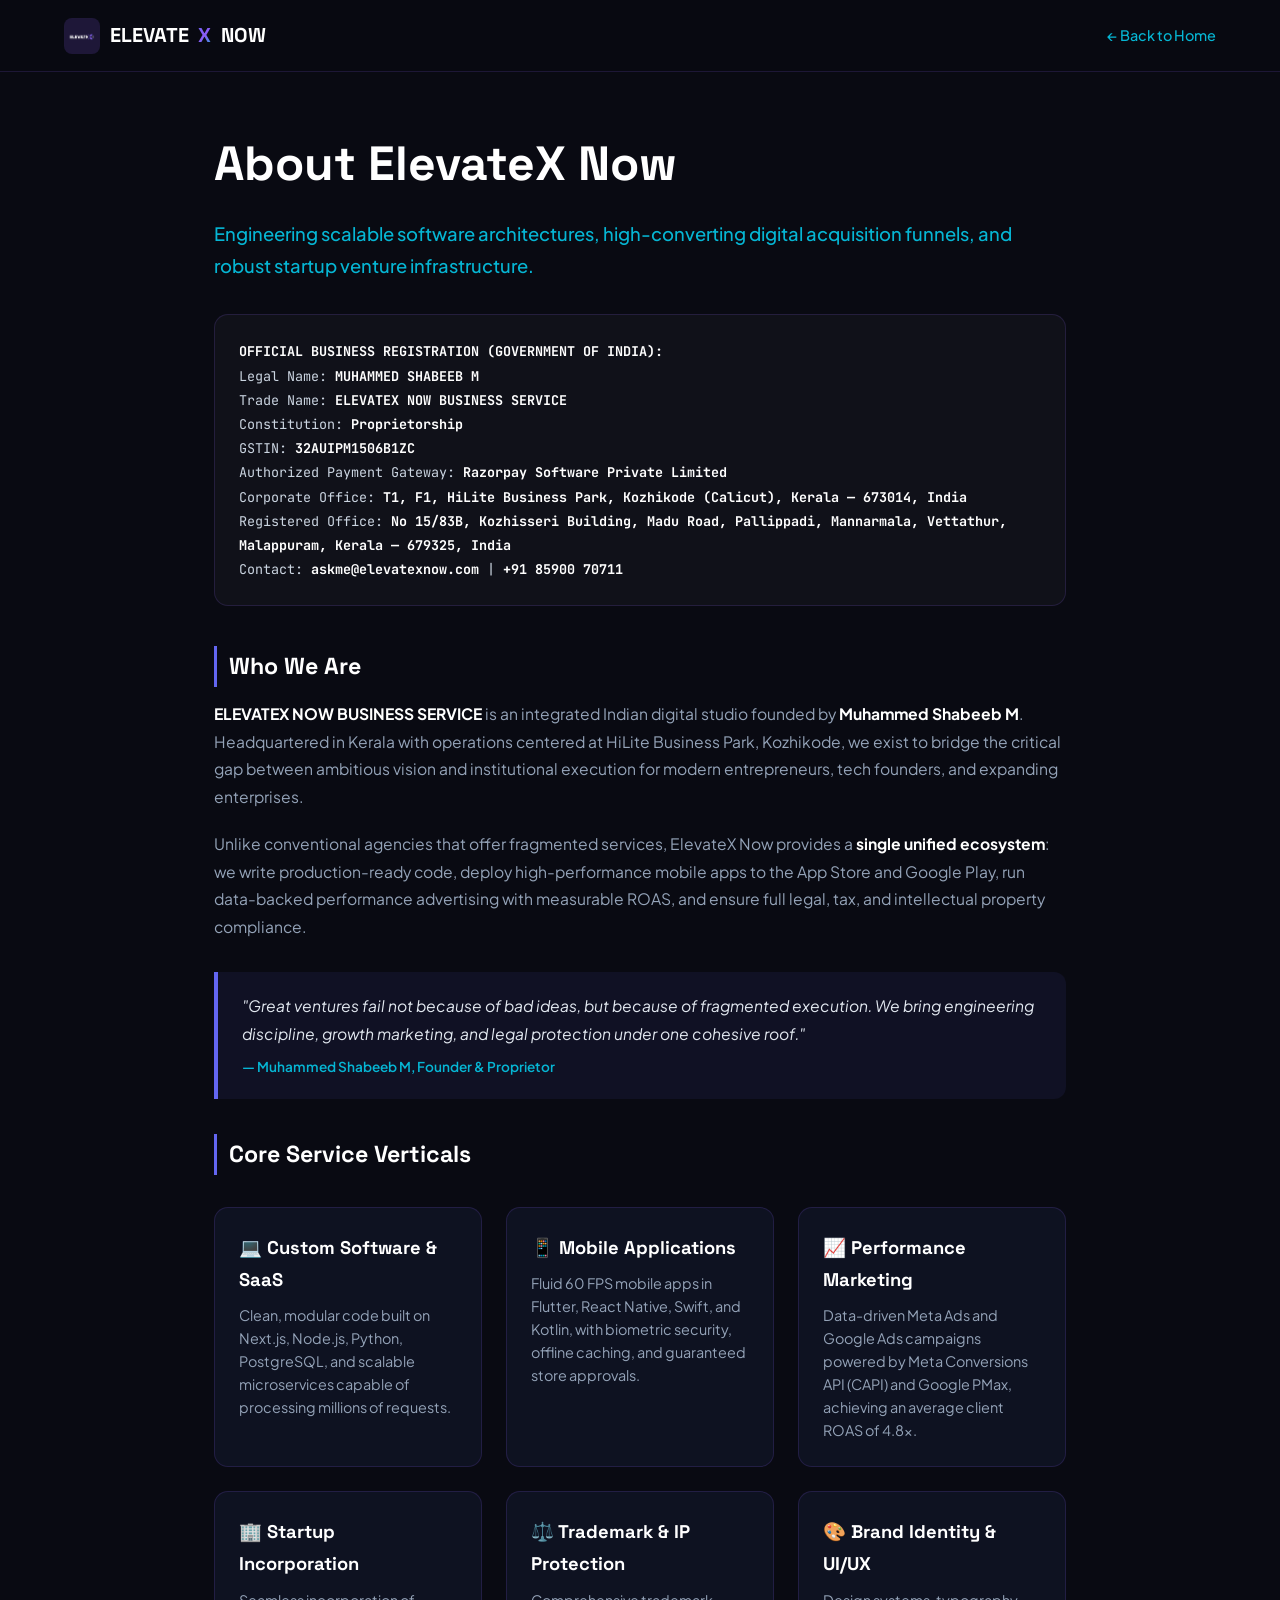
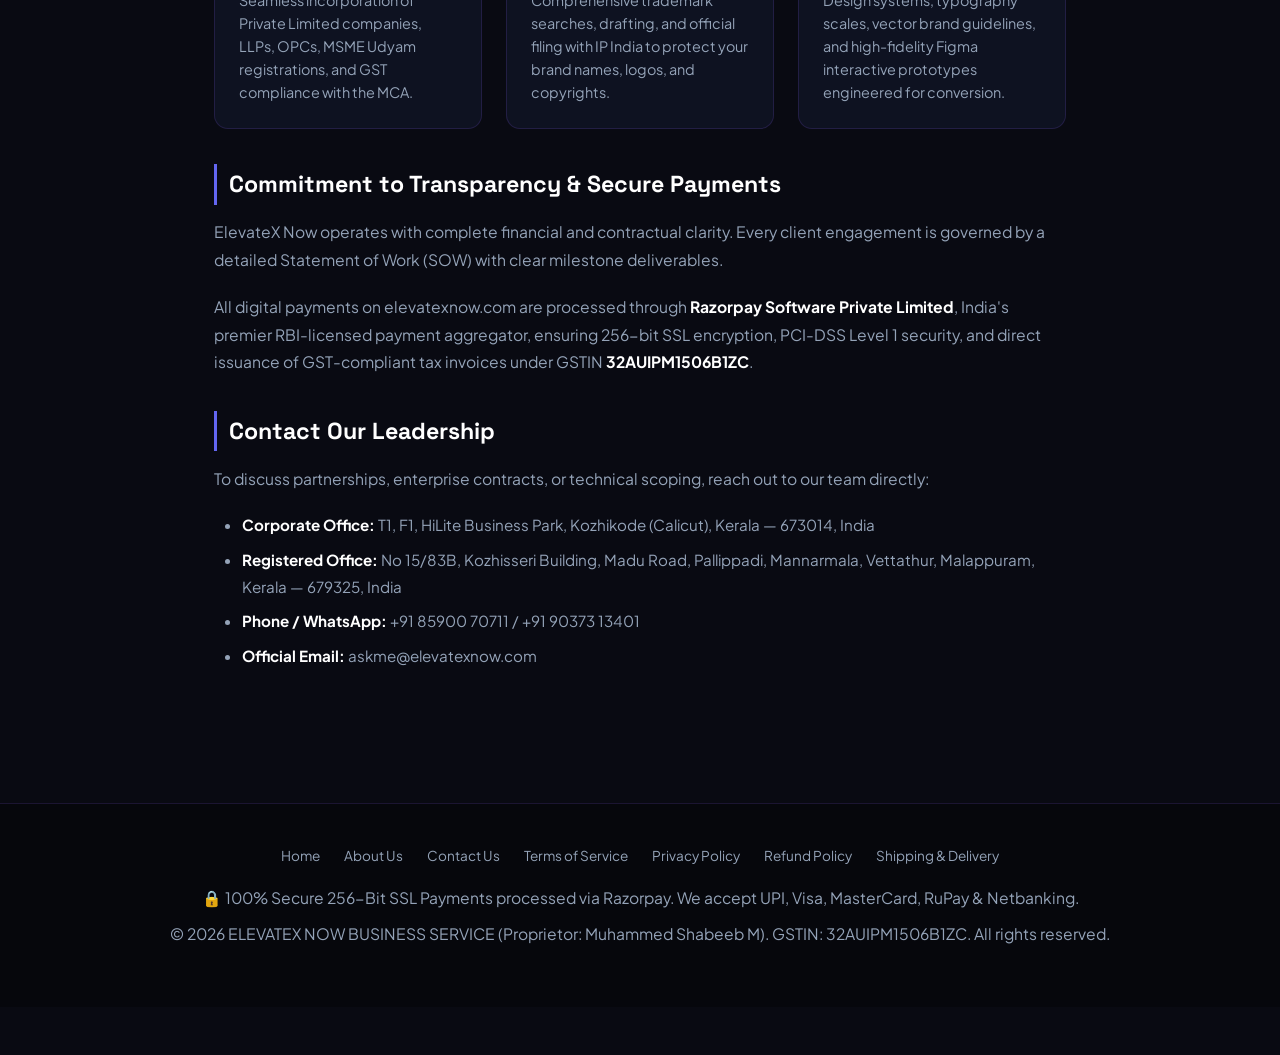
==== about.html @ 1370c374 "feat: complete website redesign with 3D hero, Razorpay compliance, and floating capsule navbar" ====
<!DOCTYPE html>
<html lang="en">
<head>
  <meta charset="UTF-8"/>
  <meta name="viewport" content="width=device-width, initial-scale=1.0"/>
  <title>About Us | ElevateX Now Business Service</title>
  <meta name="description" content="About ElevateX Now Business Service - India's integrated technology, mobile app engineering, performance marketing, and startup solutions studio."/>
  <meta name="robots" content="index, follow"/>
  <link rel="canonical" href="https://elevatexnow.com/about.html"/>
  <link rel="preconnect" href="https://fonts.googleapis.com"/>
  <link rel="preconnect" href="https://fonts.gstatic.com" crossorigin/>
  <link href="https://fonts.googleapis.com/css2?family=Plus+Jakarta+Sans:wght@400;500;600;700&family=Space+Grotesk:wght@600;700&family=JetBrains+Mono:wght@400;600&display=swap" rel="stylesheet"/>
  <style>
    :root {
      --bg: #090a12;
      --bg-surface: #0e111f;
      --bg-card: rgba(18, 22, 41, 0.7);
      --text: #f8fafc;
      --text-muted: #94a3b8;
      --primary: #6366f1;
      --cyan: #06b6d4;
      --emerald: #10b981;
      --border: rgba(139, 92, 246, 0.16);
      --grad-main: linear-gradient(135deg, #6366f1 0%, #8b5cf6 50%, #06b6d4 100%);
    }
    *, *::before, *::after { box-sizing: border-box; margin: 0; padding: 0; }
    body { font-family: 'Plus Jakarta Sans', sans-serif; background: var(--bg); color: var(--text); line-height: 1.75; padding-bottom: 3rem; }
    nav { background: rgba(9, 10, 18, 0.95); backdrop-filter: blur(16px); border-bottom: 1px solid var(--border); padding: 0 5%; height: 72px; display: flex; align-items: center; justify-content: space-between; position: sticky; top: 0; z-index: 100; }
    .logo { font-family: 'Space Grotesk', sans-serif; font-weight: 700; font-size: 1.25rem; color: #fff; text-decoration: none; display: flex; align-items: center; gap: 0.6rem; }
    .logo img { width: 36px; height: 36px; border-radius: 8px; }
    .logo span { background: var(--grad-main); -webkit-background-clip: text; -webkit-text-fill-color: transparent; }
    .nav-link-back { font-size: 0.9rem; color: var(--cyan); text-decoration: none; font-weight: 500; }
    .nav-link-back:hover { text-decoration: underline; }
    main { max-width: 900px; margin: 0 auto; padding: 50px 1.5rem; }
    h1 { font-family: 'Space Grotesk', sans-serif; font-size: clamp(2.2rem, 4.5vw, 3rem); font-weight: 700; color: #fff; margin-bottom: 0.75rem; }
    .hero-lead { font-size: 1.15rem; color: var(--cyan); margin-bottom: 2rem; font-weight: 500; }
    h2 { font-family: 'Space Grotesk', sans-serif; font-size: 1.45rem; color: #fff; margin: 2.2rem 0 0.85rem; border-left: 3px solid var(--primary); padding-left: 0.75rem; }
    p { font-size: 0.98rem; color: var(--text-muted); margin-bottom: 1.25rem; }
    ul { margin: 0 0 1.25rem 1.75rem; color: var(--text-muted); font-size: 0.95rem; }
    li { margin-bottom: 0.5rem; }
    strong { color: #fff; }
    .legal-entity-box { background: rgba(255, 255, 255, 0.03); border: 1px solid var(--border); border-radius: 14px; padding: 1.5rem; margin-bottom: 2.5rem; font-family: 'JetBrains Mono', monospace; font-size: 0.84rem; color: #cbd5e1; line-height: 1.8; }
    
    .pillars-grid { display: grid; grid-template-columns: repeat(auto-fit, minmax(260px, 1fr)); gap: 1.5rem; margin: 2rem 0; }
    .pillar-card { background: var(--bg-card); border: 1px solid var(--border); border-radius: 14px; padding: 1.5rem; }
    .pillar-card h3 { font-family: 'Space Grotesk', sans-serif; font-size: 1.15rem; color: #fff; margin-bottom: 0.5rem; }
    .pillar-card p { font-size: 0.9rem; color: var(--text-muted); margin-bottom: 0; line-height: 1.6; }
    
    .quote-box { background: rgba(99, 102, 241, 0.08); border-left: 4px solid var(--primary); padding: 1.25rem 1.5rem; border-radius: 0 12px 12px 0; margin: 2rem 0; }
    .quote-box p { font-style: italic; color: #e2e8f0; margin-bottom: 0.5rem; }
    .quote-author { font-size: 0.85rem; color: var(--cyan); font-weight: 600; }
    
    footer { background: #06070c; padding: 2.5rem 5%; text-align: center; font-size: 0.82rem; color: var(--text-muted); border-top: 1px solid var(--border); margin-top: 4rem; }
    .footer-links { display: flex; justify-content: center; gap: 1.5rem; flex-wrap: wrap; margin-bottom: 1rem; }
    .footer-links a { color: var(--text-muted); text-decoration: none; font-size: 0.85rem; }
    .footer-links a:hover { color: var(--cyan); }
  </style>
</head>
<body>

<nav>
  <a class="logo" href="/">
    <img src="/logo.jpg" alt="ElevateX Now"/>
    ELEVATE<span>X</span> NOW
  </a>
  <a href="/" class="nav-link-back">← Back to Home</a>
</nav>

<main>
  <h1>About ElevateX Now</h1>
  <p class="hero-lead">Engineering scalable software architectures, high-converting digital acquisition funnels, and robust startup venture infrastructure.</p>

  <div class="legal-entity-box">
    <strong>OFFICIAL BUSINESS REGISTRATION (GOVERNMENT OF INDIA):</strong><br/>
    Legal Name: <strong>MUHAMMED SHABEEB M</strong><br/>
    Trade Name: <strong>ELEVATEX NOW BUSINESS SERVICE</strong><br/>
    Constitution: <strong>Proprietorship</strong><br/>
    GSTIN: <strong>32AUIPM1506B1ZC</strong><br/>
    Authorized Payment Gateway: <strong>Razorpay Software Private Limited</strong><br/>
    Corporate Office: <strong>T1, F1, HiLite Business Park, Kozhikode (Calicut), Kerala — 673014, India</strong><br/>
    Registered Office: <strong>No 15/83B, Kozhisseri Building, Madu Road, Pallippadi, Mannarmala, Vettathur, Malappuram, Kerala — 679325, India</strong><br/>
    Contact: <strong>askme@elevatexnow.com</strong> | <strong>+91 85900 70711</strong>
  </div>

  <h2>Who We Are</h2>
  <p>
    <strong>ELEVATEX NOW BUSINESS SERVICE</strong> is an integrated Indian digital studio founded by <strong>Muhammed Shabeeb M</strong>. Headquartered in Kerala with operations centered at HiLite Business Park, Kozhikode, we exist to bridge the critical gap between ambitious vision and institutional execution for modern entrepreneurs, tech founders, and expanding enterprises.
  </p>
  <p>
    Unlike conventional agencies that offer fragmented services, ElevateX Now provides a <strong>single unified ecosystem</strong>: we write production-ready code, deploy high-performance mobile apps to the App Store and Google Play, run data-backed performance advertising with measurable ROAS, and ensure full legal, tax, and intellectual property compliance.
  </p>

  <div class="quote-box">
    <p>"Great ventures fail not because of bad ideas, but because of fragmented execution. We bring engineering discipline, growth marketing, and legal protection under one cohesive roof."</p>
    <div class="quote-author">— Muhammed Shabeeb M, Founder &amp; Proprietor</div>
  </div>

  <h2>Core Service Verticals</h2>
  <div class="pillars-grid">
    <div class="pillar-card">
      <h3>💻 Custom Software &amp; SaaS</h3>
      <p>Clean, modular code built on Next.js, Node.js, Python, PostgreSQL, and scalable microservices capable of processing millions of requests.</p>
    </div>
    <div class="pillar-card">
      <h3>📱 Mobile Applications</h3>
      <p>Fluid 60 FPS mobile apps in Flutter, React Native, Swift, and Kotlin, with biometric security, offline caching, and guaranteed store approvals.</p>
    </div>
    <div class="pillar-card">
      <h3>📈 Performance Marketing</h3>
      <p>Data-driven Meta Ads and Google Ads campaigns powered by Meta Conversions API (CAPI) and Google PMax, achieving an average client ROAS of 4.8x.</p>
    </div>
    <div class="pillar-card">
      <h3>🏢 Startup Incorporation</h3>
      <p>Seamless incorporation of Private Limited companies, LLPs, OPCs, MSME Udyam registrations, and GST compliance with the MCA.</p>
    </div>
    <div class="pillar-card">
      <h3>⚖️ Trademark &amp; IP Protection</h3>
      <p>Comprehensive trademark searches, drafting, and official filing with IP India to protect your brand names, logos, and copyrights.</p>
    </div>
    <div class="pillar-card">
      <h3>🎨 Brand Identity &amp; UI/UX</h3>
      <p>Design systems, typography scales, vector brand guidelines, and high-fidelity Figma interactive prototypes engineered for conversion.</p>
    </div>
  </div>

  <h2>Commitment to Transparency &amp; Secure Payments</h2>
  <p>
    ElevateX Now operates with complete financial and contractual clarity. Every client engagement is governed by a detailed Statement of Work (SOW) with clear milestone deliverables.
  </p>
  <p>
    All digital payments on elevatexnow.com are processed through <strong>Razorpay Software Private Limited</strong>, India's premier RBI-licensed payment aggregator, ensuring 256-bit SSL encryption, PCI-DSS Level 1 security, and direct issuance of GST-compliant tax invoices under GSTIN <strong>32AUIPM1506B1ZC</strong>.
  </p>

  <h2>Contact Our Leadership</h2>
  <p>
    To discuss partnerships, enterprise contracts, or technical scoping, reach out to our team directly:
  </p>
  <ul>
    <li><strong>Corporate Office:</strong> T1, F1, HiLite Business Park, Kozhikode (Calicut), Kerala — 673014, India</li>
    <li><strong>Registered Office:</strong> No 15/83B, Kozhisseri Building, Madu Road, Pallippadi, Mannarmala, Vettathur, Malappuram, Kerala — 679325, India</li>
    <li><strong>Phone / WhatsApp:</strong> +91 85900 70711 / +91 90373 13401</li>
    <li><strong>Official Email:</strong> askme@elevatexnow.com</li>
  </ul>
</main>

<footer>
  <div class="footer-links">
    <a href="/">Home</a>
    <a href="/about.html">About Us</a>
    <a href="/contact.html">Contact Us</a>
    <a href="/terms.html">Terms of Service</a>
    <a href="/privacy-policy.html">Privacy Policy</a>
    <a href="/refund-policy.html">Refund Policy</a>
    <a href="/shipping-delivery.html">Shipping &amp; Delivery</a>
  </div>
  <p style="margin-bottom: 0.5rem;">
    🔒 100% Secure 256-Bit SSL Payments processed via Razorpay. We accept UPI, Visa, MasterCard, RuPay &amp; Netbanking.
  </p>
  <p>© 2026 ELEVATEX NOW BUSINESS SERVICE (Proprietor: Muhammed Shabeeb M). GSTIN: 32AUIPM1506B1ZC. All rights reserved.</p>
</footer>

</body>
</html>
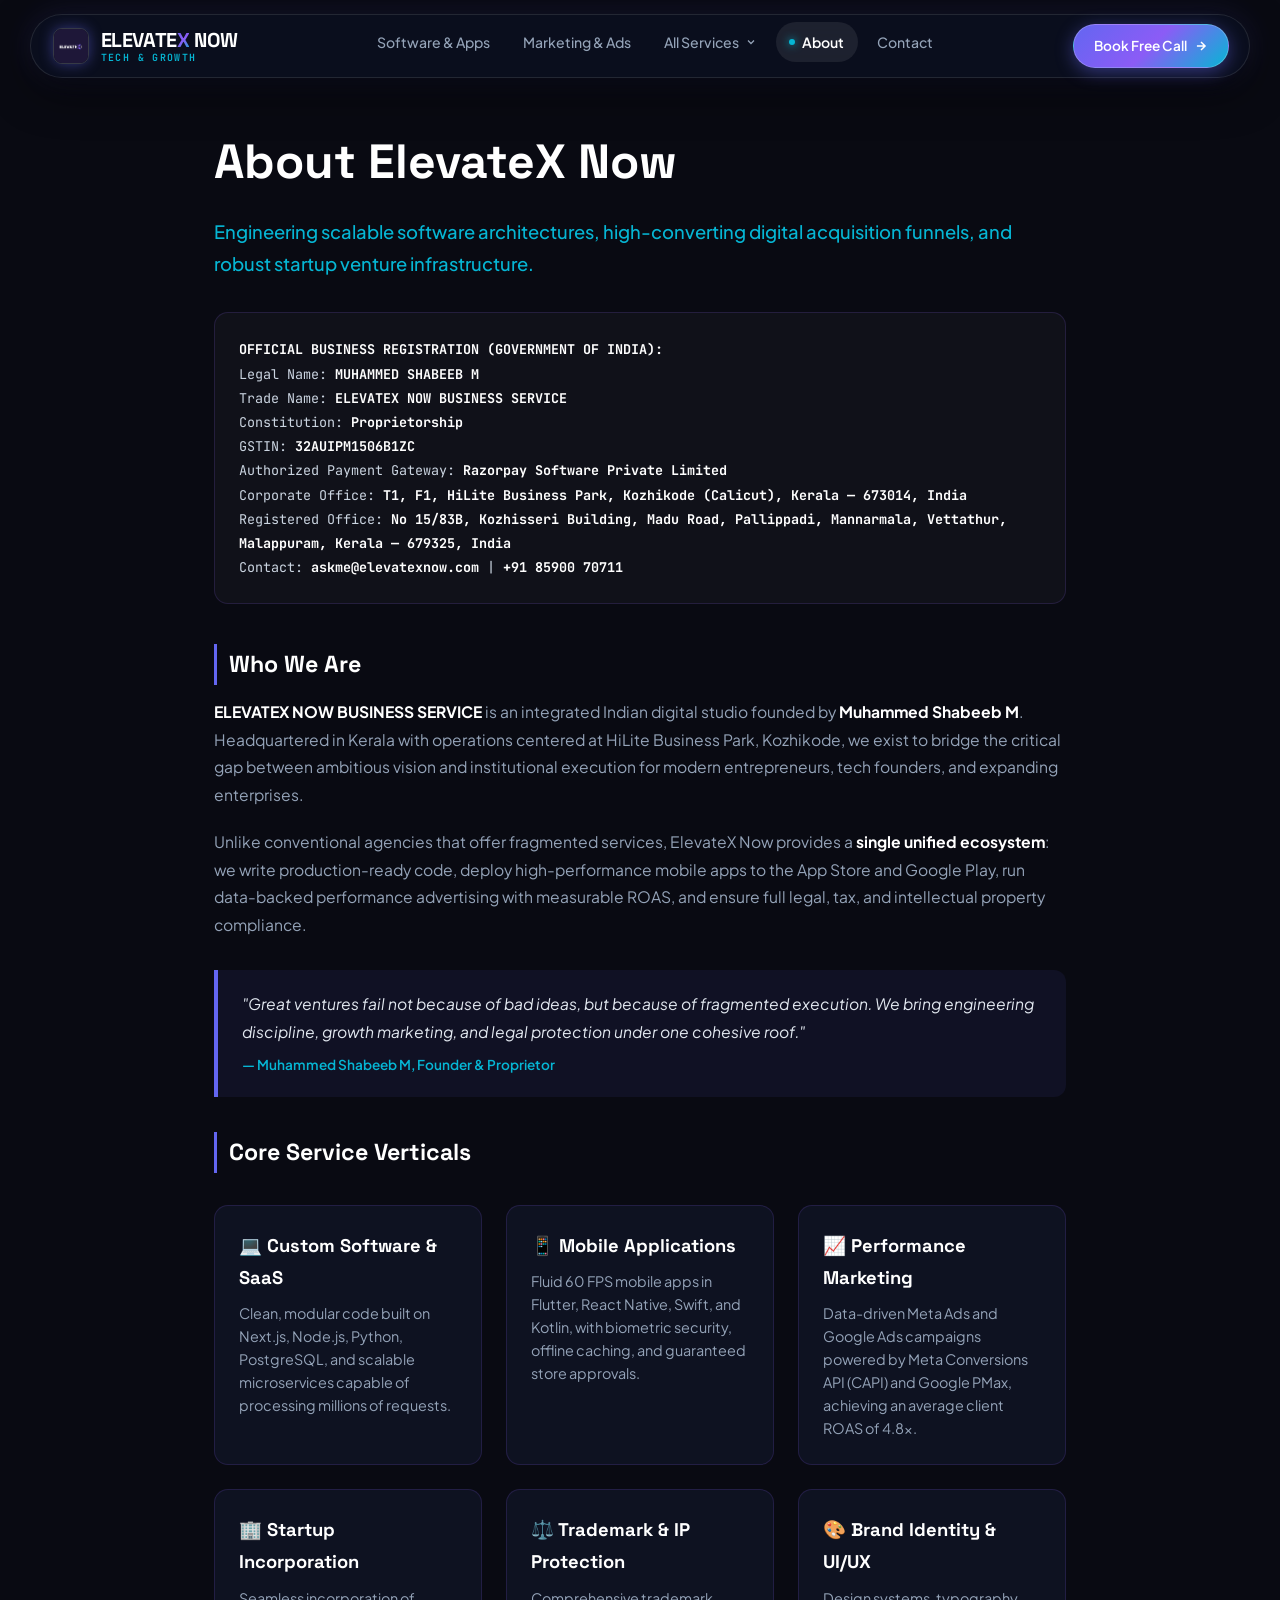
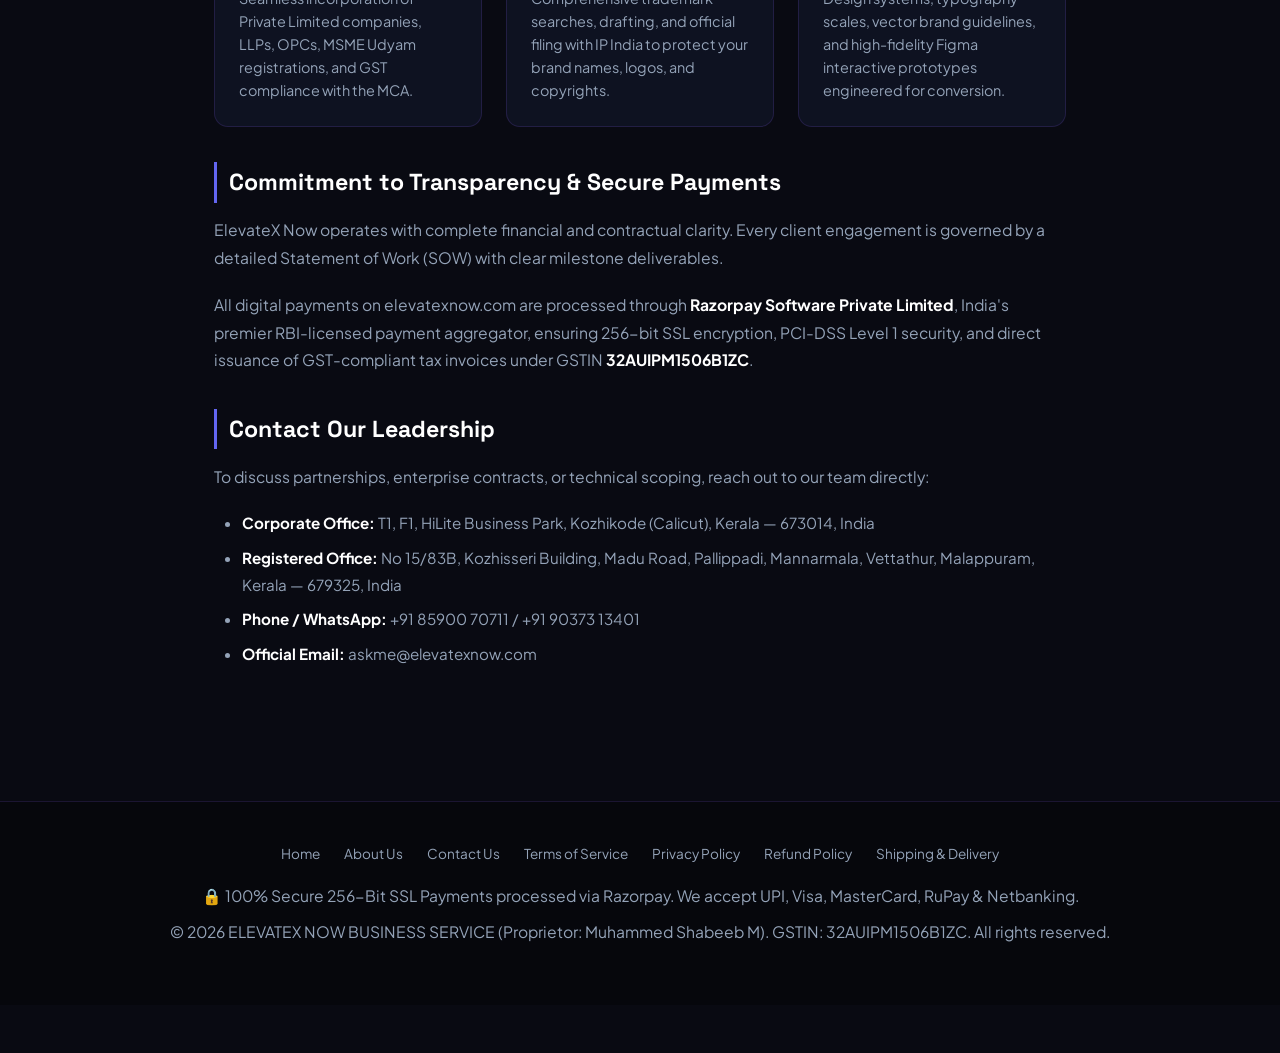
==== commit d5e9ea2e: "feat: harmonize and unify top navigation capsule, dropdown and mobile drawer across all pages" ====
--- a/about.html
+++ b/about.html
@@ -10,6 +10,7 @@
   <link rel="preconnect" href="https://fonts.googleapis.com"/>
   <link rel="preconnect" href="https://fonts.gstatic.com" crossorigin/>
   <link href="https://fonts.googleapis.com/css2?family=Plus+Jakarta+Sans:wght@400;500;600;700&family=Space+Grotesk:wght@600;700&family=JetBrains+Mono:wght@400;600&display=swap" rel="stylesheet"/>
+  <link rel="stylesheet" href="/nav.css"/>
   <style>
     :root {
       --bg: #090a12;
@@ -25,13 +26,7 @@
     }
     *, *::before, *::after { box-sizing: border-box; margin: 0; padding: 0; }
     body { font-family: 'Plus Jakarta Sans', sans-serif; background: var(--bg); color: var(--text); line-height: 1.75; padding-bottom: 3rem; }
-    nav { background: rgba(9, 10, 18, 0.95); backdrop-filter: blur(16px); border-bottom: 1px solid var(--border); padding: 0 5%; height: 72px; display: flex; align-items: center; justify-content: space-between; position: sticky; top: 0; z-index: 100; }
-    .logo { font-family: 'Space Grotesk', sans-serif; font-weight: 700; font-size: 1.25rem; color: #fff; text-decoration: none; display: flex; align-items: center; gap: 0.6rem; }
-    .logo img { width: 36px; height: 36px; border-radius: 8px; }
-    .logo span { background: var(--grad-main); -webkit-background-clip: text; -webkit-text-fill-color: transparent; }
-    .nav-link-back { font-size: 0.9rem; color: var(--cyan); text-decoration: none; font-weight: 500; }
-    .nav-link-back:hover { text-decoration: underline; }
-    main { max-width: 900px; margin: 0 auto; padding: 50px 1.5rem; }
+    main { max-width: 900px; margin: 0 auto; padding: 120px 1.5rem 50px; }
     h1 { font-family: 'Space Grotesk', sans-serif; font-size: clamp(2.2rem, 4.5vw, 3rem); font-weight: 700; color: #fff; margin-bottom: 0.75rem; }
     .hero-lead { font-size: 1.15rem; color: var(--cyan); margin-bottom: 2rem; font-weight: 500; }
     h2 { font-family: 'Space Grotesk', sans-serif; font-size: 1.45rem; color: #fff; margin: 2.2rem 0 0.85rem; border-left: 3px solid var(--primary); padding-left: 0.75rem; }
@@ -58,13 +53,115 @@
 </head>
 <body>
 
-<nav>
-  <a class="logo" href="/">
-    <img src="/logo.jpg" alt="ElevateX Now"/>
-    ELEVATE<span>X</span> NOW
-  </a>
-  <a href="/" class="nav-link-back">← Back to Home</a>
-</nav>
+  <!-- Header - Universal Floating Capsule -->
+  <header class="site-header" id="siteHeader">
+    <div class="nav-inner">
+      <a href="/" class="brand-logo" aria-label="ElevateX Now Homepage">
+        <img src="/logo.jpg" alt="ElevateX Now" class="logo-badge-img" width="36" height="36"/>
+        <div class="logo-title-group">
+          <span class="logo-main-text">ELEVATE<span class="logo-x-accent">X</span> NOW</span>
+          <span class="logo-sub-tag">TECH &amp; GROWTH</span>
+        </div>
+      </a>
+
+      <nav aria-label="Primary Navigation">
+        <ul class="nav-links">
+          <li class="nav-item">
+            <a href="/software-development.html" class="nav-link-item">
+              <span>Software &amp; Apps</span>
+            </a>
+          </li>
+          <li class="nav-item">
+            <a href="/marketing.html" class="nav-link-item">
+              <span>Marketing &amp; Ads</span>
+            </a>
+          </li>
+          <li class="nav-item nav-has-dropdown">
+            <button class="nav-dropdown-trigger" type="button" aria-haspopup="true" aria-expanded="false">
+              <span>All Services</span>
+              <svg class="chevron-icon" width="12" height="12" viewBox="0 0 24 24" fill="none" stroke="currentColor" stroke-width="2.5"><path d="M6 9l6 6 6-6"/></svg>
+            </button>
+            <div class="nav-dropdown-menu">
+              <a href="/software-development.html" class="dropdown-card-item">
+                <div class="dd-card-icon" style="color: #06b6d4;">💻</div>
+                <div class="dd-card-text">
+                  <div class="dd-card-title">Custom Software &amp; SaaS</div>
+                  <div class="dd-card-desc">Web platforms, microservices &amp; APIs</div>
+                </div>
+              </a>
+              <a href="/software-development.html#mobile" class="dropdown-card-item">
+                <div class="dd-card-icon" style="color: #818cf8;">📱</div>
+                <div class="dd-card-text">
+                  <div class="dd-card-title">iOS &amp; Android Apps</div>
+                  <div class="dd-card-desc">60 FPS native apps in Flutter &amp; Swift</div>
+                </div>
+              </a>
+              <a href="/marketing.html" class="dropdown-card-item">
+                <div class="dd-card-icon" style="color: #f43f5e;">📈</div>
+                <div class="dd-card-text">
+                  <div class="dd-card-title">Performance Marketing</div>
+                  <div class="dd-card-desc">Meta CAPI &amp; Google Ads PMax scaling</div>
+                </div>
+              </a>
+              <a href="/branding.html" class="dropdown-card-item">
+                <div class="dd-card-icon" style="color: #a855f7;">🎨</div>
+                <div class="dd-card-text">
+                  <div class="dd-card-title">Brand Identity &amp; UI/UX</div>
+                  <div class="dd-card-desc">Figma prototypes &amp; design systems</div>
+                </div>
+              </a>
+              <a href="/startup-registration.html" class="dropdown-card-item">
+                <div class="dd-card-icon" style="color: #10b981;">🏢</div>
+                <div class="dd-card-text">
+                  <div class="dd-card-title">Startup Incorporation</div>
+                  <div class="dd-card-desc">Pvt Ltd, LLP, MSME Udyam &amp; MCA setup</div>
+                </div>
+              </a>
+              <a href="/legal-compliance.html" class="dropdown-card-item">
+                <div class="dd-card-icon" style="color: #38bdf8;">⚖️</div>
+                <div class="dd-card-text">
+                  <div class="dd-card-title">Trademark &amp; IP Protection</div>
+                  <div class="dd-card-desc">Trademark search, filing &amp; compliance</div>
+                </div>
+              </a>
+            </div>
+          </li>
+          <li class="nav-item">
+            <a href="/about.html" class="nav-link-item active">
+              <span class="nav-dot-active"></span>
+              <span>About</span>
+            </a>
+          </li>
+          <li class="nav-item">
+            <a href="/contact.html" class="nav-link-item">Contact</a>
+          </li>
+        </ul>
+      </nav>
+
+      <div class="nav-actions">
+        <a href="/contact.html" class="btn-nav-cta">
+          <span>Book Free Call</span>
+          <svg width="14" height="14" viewBox="0 0 24 24" fill="none" stroke="currentColor" stroke-width="2.5"><path d="M5 12h14M12 5l7 7-7 7"/></svg>
+        </a>
+      </div>
+
+      <button class="mobile-toggle" id="mobileMenuBtn" aria-label="Toggle Navigation Menu">
+        <svg width="22" height="22" viewBox="0 0 24 24" fill="none" stroke="currentColor" stroke-width="2.2" stroke-linecap="round" stroke-linejoin="round"><line x1="3" y1="12" x2="21" y2="12"></line><line x1="3" y1="6" x2="21" y2="6"></line><line x1="3" y1="18" x2="21" y2="18"></line></svg>
+      </button>
+    </div>
+  </header>
+
+  <!-- Mobile Drawer -->
+  <div class="mobile-drawer" id="mobileDrawer">
+    <a href="/software-development.html" class="mob-link">💻 Custom Software &amp; Mobile Apps</a>
+    <a href="/marketing.html" class="mob-link">📈 Performance Marketing &amp; SEO</a>
+    <a href="/branding.html" class="mob-link">🎨 Brand Identity &amp; UI/UX</a>
+    <a href="/startup-registration.html" class="mob-link">🏢 Startup Registration (Pvt Ltd / LLP)</a>
+    <a href="/legal-compliance.html" class="mob-link">⚖️ Legal, IP &amp; Trademark Protection</a>
+    <a href="/about.html" class="mob-link active">ℹ️ About Us</a>
+    <a href="/contact.html" class="mob-link">📞 Contact Us</a>
+    <a href="/contact.html" class="mob-cta">Book Free Call →</a>
+  </div>
 
 <main>
   <h1>About ElevateX Now</h1>
@@ -159,5 +256,6 @@
   <p>© 2026 ELEVATEX NOW BUSINESS SERVICE (Proprietor: Muhammed Shabeeb M). GSTIN: 32AUIPM1506B1ZC. All rights reserved.</p>
 </footer>
 
+<script src="/nav.js" defer></script>
 </body>
 </html>
--- a/nav.css
+++ b/nav.css
@@ -0,0 +1,398 @@
+/* ==========================================================================
+   ELEVATEX NOW - UNIFIED TOP NAVIGATION COMPONENT STYLES
+   ========================================================================== */
+
+header.site-header {
+  position: fixed;
+  top: 14px;
+  left: 0;
+  right: 0;
+  z-index: 1000;
+  padding: 0 1.25rem;
+  pointer-events: none;
+  transition: all 0.3s cubic-bezier(0.16, 1, 0.3, 1);
+}
+
+.nav-inner {
+  max-width: 1220px;
+  margin: 0 auto;
+  height: 64px;
+  padding: 0 1.25rem 0 1.4rem;
+  background: rgba(12, 16, 32, 0.82);
+  backdrop-filter: blur(24px);
+  -webkit-backdrop-filter: blur(24px);
+  border: 1px solid rgba(255, 255, 255, 0.1);
+  border-radius: 9999px;
+  box-shadow: 0 14px 40px rgba(0, 0, 0, 0.5), 0 0 30px rgba(99, 102, 241, 0.15);
+  display: flex;
+  align-items: center;
+  justify-content: space-between;
+  gap: 1.25rem;
+  pointer-events: auto;
+  transition: all 0.3s cubic-bezier(0.16, 1, 0.3, 1);
+}
+
+header.site-header.scrolled .nav-inner {
+  background: rgba(9, 11, 24, 0.95);
+  border-color: rgba(99, 102, 241, 0.35);
+  box-shadow: 0 18px 45px rgba(0, 0, 0, 0.7), 0 0 35px rgba(6, 182, 212, 0.2);
+}
+
+/* Brand Identity */
+.brand-logo {
+  display: flex;
+  align-items: center;
+  gap: 0.7rem;
+  text-decoration: none;
+  flex-shrink: 0;
+}
+
+.logo-badge-img {
+  width: 36px;
+  height: 36px;
+  border-radius: 9px;
+  object-fit: cover;
+  box-shadow: 0 0 14px rgba(99, 102, 241, 0.45);
+  border: 1px solid rgba(255, 255, 255, 0.18);
+  display: block;
+}
+
+.logo-title-group {
+  display: flex;
+  flex-direction: column;
+}
+
+.logo-main-text {
+  font-family: 'Space Grotesk', -apple-system, sans-serif;
+  font-size: 1.25rem;
+  font-weight: 700;
+  letter-spacing: -0.02em;
+  line-height: 1.1;
+  color: #fff;
+}
+
+.logo-x-accent {
+  background: linear-gradient(135deg, #6366f1 0%, #8b5cf6 50%, #06b6d4 100%);
+  -webkit-background-clip: text;
+  -webkit-text-fill-color: transparent;
+  background-clip: text;
+}
+
+.logo-sub-tag {
+  font-size: 0.62rem;
+  font-weight: 600;
+  text-transform: uppercase;
+  letter-spacing: 0.14em;
+  color: #06b6d4;
+  font-family: 'JetBrains Mono', monospace;
+  line-height: 1;
+  margin-top: 2px;
+}
+
+/* Desktop Navigation List */
+.nav-links {
+  display: flex;
+  align-items: center;
+  gap: 0.35rem;
+  list-style: none;
+  margin: 0;
+  padding: 0;
+}
+
+.nav-item {
+  position: relative;
+}
+
+.nav-link-item {
+  font-size: 0.88rem;
+  font-weight: 500;
+  color: #94a3b8;
+  padding: 0.5rem 0.85rem;
+  border-radius: 9999px;
+  text-decoration: none;
+  display: inline-flex;
+  align-items: center;
+  gap: 0.45rem;
+  transition: all 0.2s ease;
+  white-space: nowrap;
+}
+
+.nav-link-item:hover,
+.nav-link-item.active {
+  color: #fff;
+  background: rgba(255, 255, 255, 0.08);
+}
+
+.nav-link-item.active {
+  font-weight: 600;
+  color: #fff;
+}
+
+.nav-dot-active {
+  width: 6px;
+  height: 6px;
+  border-radius: 50%;
+  background: #06b6d4;
+  box-shadow: 0 0 8px #06b6d4;
+  flex-shrink: 0;
+}
+
+/* Dropdown Trigger & Flyout Menu */
+.nav-dropdown-trigger {
+  background: transparent;
+  border: none;
+  font-family: inherit;
+  font-size: 0.88rem;
+  font-weight: 500;
+  color: #94a3b8;
+  padding: 0.5rem 0.85rem;
+  border-radius: 9999px;
+  cursor: pointer;
+  display: inline-flex;
+  align-items: center;
+  gap: 0.35rem;
+  transition: all 0.2s ease;
+  white-space: nowrap;
+}
+
+.nav-dropdown-trigger:hover,
+.nav-item:hover .nav-dropdown-trigger,
+.nav-has-dropdown.open .nav-dropdown-trigger {
+  color: #fff;
+  background: rgba(255, 255, 255, 0.08);
+}
+
+.chevron-icon {
+  transition: transform 0.25s ease;
+  stroke: currentColor;
+}
+
+.nav-item:hover .chevron-icon,
+.nav-has-dropdown.open .chevron-icon {
+  transform: rotate(180deg);
+}
+
+.nav-dropdown-menu {
+  position: absolute;
+  top: calc(100% + 14px);
+  left: 50%;
+  transform: translateX(-50%) translateY(8px);
+  width: 520px;
+  background: rgba(13, 16, 32, 0.98);
+  backdrop-filter: blur(28px);
+  -webkit-backdrop-filter: blur(28px);
+  border: 1px solid rgba(255, 255, 255, 0.12);
+  border-radius: 20px;
+  box-shadow: 0 24px 60px rgba(0, 0, 0, 0.8), 0 0 35px rgba(99, 102, 241, 0.2);
+  padding: 1rem;
+  display: grid;
+  grid-template-columns: 1fr 1fr;
+  gap: 0.65rem;
+  opacity: 0;
+  visibility: hidden;
+  pointer-events: none;
+  transition: all 0.25s cubic-bezier(0.16, 1, 0.3, 1);
+  z-index: 1050;
+}
+
+.nav-dropdown-menu::before {
+  content: '';
+  position: absolute;
+  top: -14px;
+  left: 0;
+  right: 0;
+  height: 14px;
+}
+
+.nav-item:hover .nav-dropdown-menu,
+.nav-has-dropdown:focus-within .nav-dropdown-menu,
+.nav-has-dropdown.open .nav-dropdown-menu {
+  opacity: 1;
+  visibility: visible;
+  pointer-events: auto;
+  transform: translateX(-50%) translateY(0);
+}
+
+.dropdown-card-item {
+  display: flex;
+  align-items: flex-start;
+  gap: 0.85rem;
+  padding: 0.75rem 0.85rem;
+  border-radius: 12px;
+  text-decoration: none;
+  transition: all 0.2s ease;
+  background: rgba(255, 255, 255, 0.02);
+  border: 1px solid transparent;
+}
+
+.dropdown-card-item:hover {
+  background: rgba(255, 255, 255, 0.06);
+  border-color: rgba(255, 255, 255, 0.08);
+  transform: translateY(-1px);
+}
+
+.dd-card-icon {
+  width: 36px;
+  height: 36px;
+  border-radius: 10px;
+  background: rgba(255, 255, 255, 0.06);
+  border: 1px solid rgba(255, 255, 255, 0.1);
+  display: flex;
+  align-items: center;
+  justify-content: center;
+  font-size: 1.15rem;
+  flex-shrink: 0;
+}
+
+.dd-card-text {
+  display: flex;
+  flex-direction: column;
+  gap: 0.2rem;
+}
+
+.dd-card-title {
+  font-family: 'Space Grotesk', -apple-system, sans-serif;
+  font-size: 0.88rem;
+  font-weight: 600;
+  color: #fff;
+  line-height: 1.2;
+}
+
+.dd-card-desc {
+  font-size: 0.72rem;
+  color: #94a3b8;
+  line-height: 1.35;
+}
+
+/* CTA Button in Nav */
+.nav-actions {
+  display: flex;
+  align-items: center;
+  gap: 0.75rem;
+  flex-shrink: 0;
+}
+
+.btn-nav-cta {
+  background: linear-gradient(135deg, #6366f1 0%, #8b5cf6 50%, #06b6d4 100%);
+  color: #fff !important;
+  font-size: 0.85rem;
+  font-weight: 600;
+  padding: 0.55rem 1.25rem;
+  border-radius: 9999px;
+  box-shadow: 0 4px 18px rgba(99, 102, 241, 0.45);
+  display: inline-flex;
+  align-items: center;
+  gap: 0.45rem;
+  border: 1px solid rgba(255, 255, 255, 0.22);
+  text-decoration: none;
+  white-space: nowrap;
+  transition: all 0.2s ease;
+}
+
+.btn-nav-cta:hover {
+  transform: translateY(-2px);
+  box-shadow: 0 6px 24px rgba(99, 102, 241, 0.65);
+  border-color: rgba(255, 255, 255, 0.4);
+}
+
+/* Mobile Hamburger Toggle */
+.mobile-toggle {
+  display: none;
+  background: rgba(255, 255, 255, 0.06);
+  border: 1px solid rgba(255, 255, 255, 0.1);
+  border-radius: 9999px;
+  color: #fff;
+  cursor: pointer;
+  padding: 0.45rem;
+  align-items: center;
+  justify-content: center;
+  line-height: 0;
+  transition: all 0.2s ease;
+}
+
+.mobile-toggle:hover {
+  background: rgba(255, 255, 255, 0.12);
+}
+
+/* Mobile Drawer */
+.mobile-drawer {
+  display: none;
+  position: fixed;
+  top: 86px;
+  left: 16px;
+  right: 16px;
+  background: rgba(13, 16, 32, 0.98);
+  backdrop-filter: blur(28px);
+  -webkit-backdrop-filter: blur(28px);
+  border: 1px solid rgba(255, 255, 255, 0.12);
+  border-radius: 20px;
+  box-shadow: 0 20px 60px rgba(0, 0, 0, 0.85), 0 0 35px rgba(99, 102, 241, 0.25);
+  padding: 1.25rem 1.5rem;
+  flex-direction: column;
+  gap: 0.65rem;
+  z-index: 999;
+  transform: translateY(-10px);
+  opacity: 0;
+  transition: all 0.25s cubic-bezier(0.16, 1, 0.3, 1);
+  pointer-events: none;
+  max-height: calc(100vh - 110px);
+  overflow-y: auto;
+}
+
+.mobile-drawer.open {
+  display: flex;
+  transform: translateY(0);
+  opacity: 1;
+  pointer-events: auto;
+}
+
+.mobile-drawer a.mob-link {
+  font-size: 0.96rem;
+  font-weight: 500;
+  color: #cbd5e1;
+  padding: 0.65rem 0.5rem;
+  border-radius: 8px;
+  text-decoration: none;
+  display: flex;
+  align-items: center;
+  gap: 0.75rem;
+  border-bottom: 1px solid rgba(255, 255, 255, 0.06);
+  transition: all 0.2s ease;
+}
+
+.mobile-drawer a.mob-link:hover,
+.mobile-drawer a.mob-link.active {
+  background: rgba(255, 255, 255, 0.05);
+  color: #06b6d4;
+  padding-left: 0.75rem;
+}
+
+.mobile-drawer .mob-cta {
+  margin-top: 0.5rem;
+  background: linear-gradient(135deg, #6366f1 0%, #8b5cf6 50%, #06b6d4 100%);
+  color: #fff !important;
+  font-weight: 600;
+  text-align: center;
+  padding: 0.75rem 1.25rem;
+  border-radius: 10px;
+  text-decoration: none;
+  display: flex;
+  justify-content: center;
+  align-items: center;
+  box-shadow: 0 4px 20px rgba(99, 102, 241, 0.4);
+}
+
+/* Responsive Breakpoints */
+@media (max-width: 1024px) {
+  .nav-links,
+  .nav-actions {
+    display: none !important;
+  }
+  .mobile-toggle {
+    display: flex !important;
+  }
+  .nav-inner {
+    padding: 0 1rem;
+    height: 58px;
+  }
+}
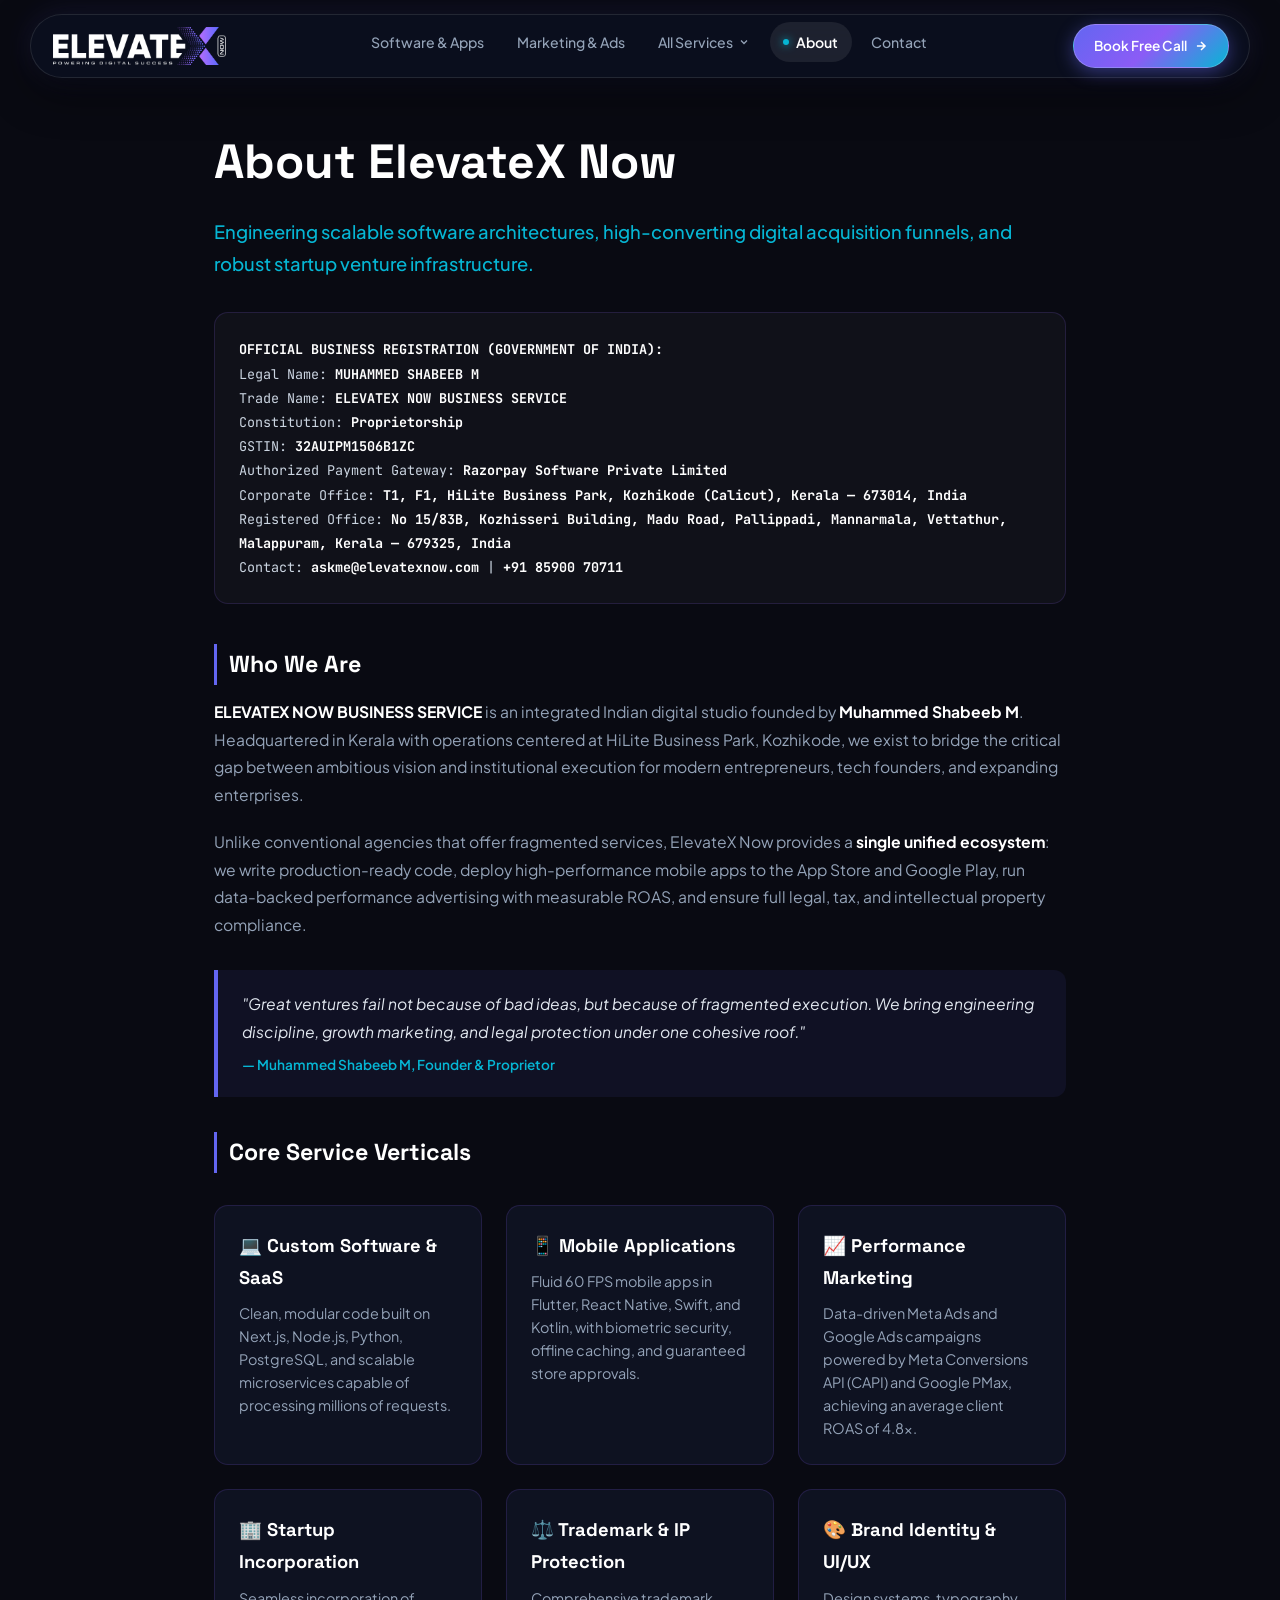
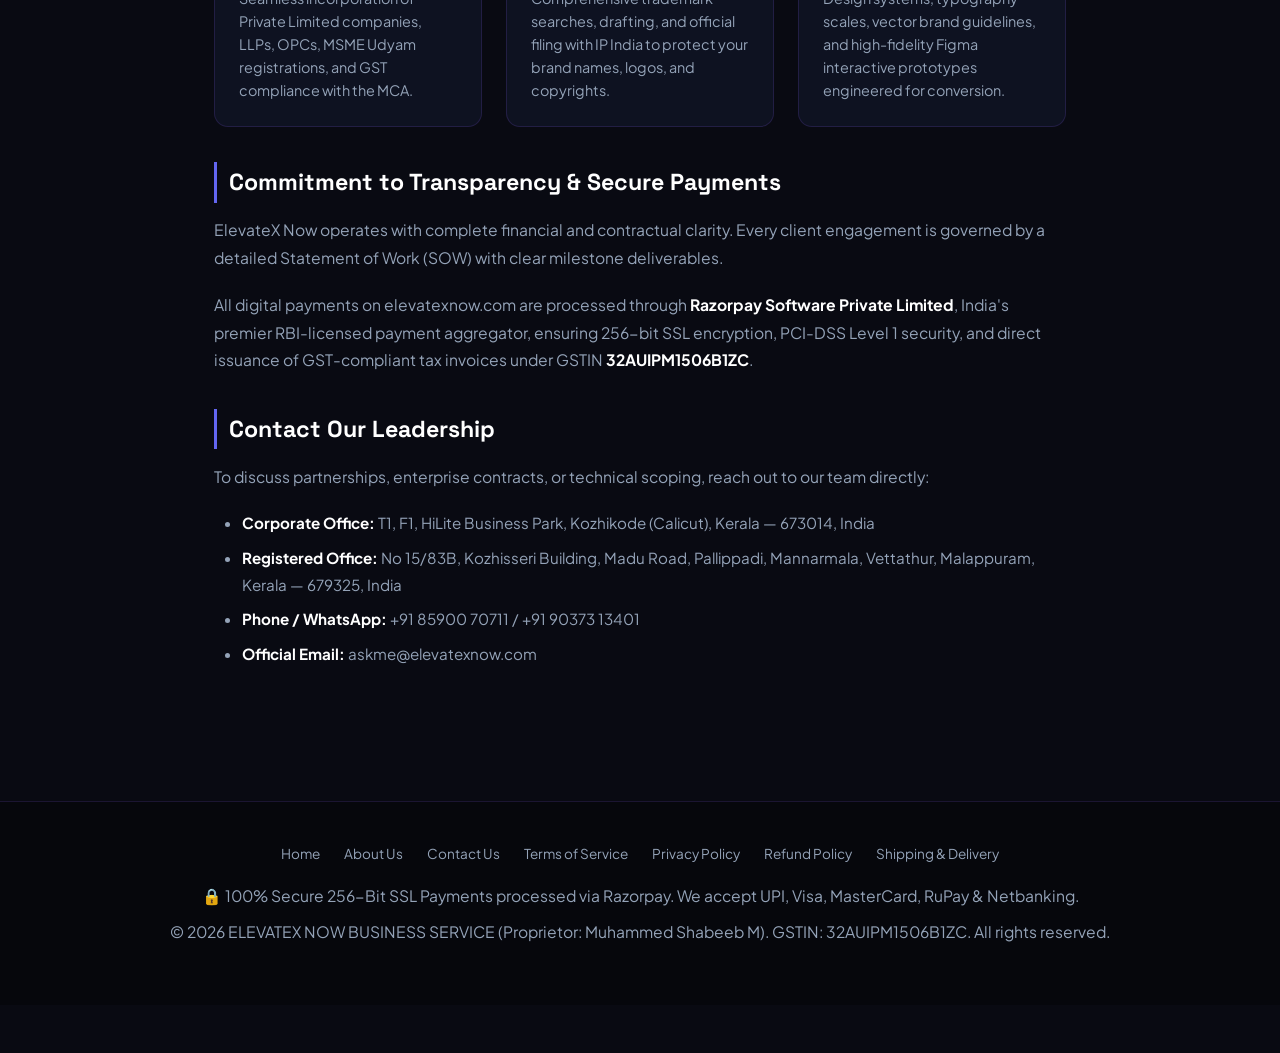
==== commit c941173d: "feat: replace top nav header logo with official brand vector wordmark on all pages" ====
--- a/about.html
+++ b/about.html
@@ -57,11 +57,7 @@
   <header class="site-header" id="siteHeader">
     <div class="nav-inner">
       <a href="/" class="brand-logo" aria-label="ElevateX Now Homepage">
-        <img src="/logo.jpg" alt="ElevateX Now" class="logo-badge-img" width="36" height="36"/>
-        <div class="logo-title-group">
-          <span class="logo-main-text">ELEVATE<span class="logo-x-accent">X</span> NOW</span>
-          <span class="logo-sub-tag">TECH &amp; GROWTH</span>
-        </div>
+        <img src="/logo.png" alt="ElevateX Now — Powering Digital Success" class="header-logo-img" width="172" height="38"/>
       </a>
 
       <nav aria-label="Primary Navigation">
--- a/nav.css
+++ b/nav.css
@@ -45,6 +45,27 @@
   gap: 0.7rem;
   text-decoration: none;
   flex-shrink: 0;
+  transition: opacity 0.2s ease, transform 0.2s ease;
+}
+
+.brand-logo:hover {
+  opacity: 0.92;
+  transform: translateY(-1px);
+}
+
+.header-logo-img {
+  height: 38px;
+  width: auto;
+  max-width: 180px;
+  display: block;
+  object-fit: contain;
+}
+
+@media (max-width: 768px) {
+  .header-logo-img {
+    height: 30px;
+    max-width: 140px;
+  }
 }
 
 .logo-badge-img {
